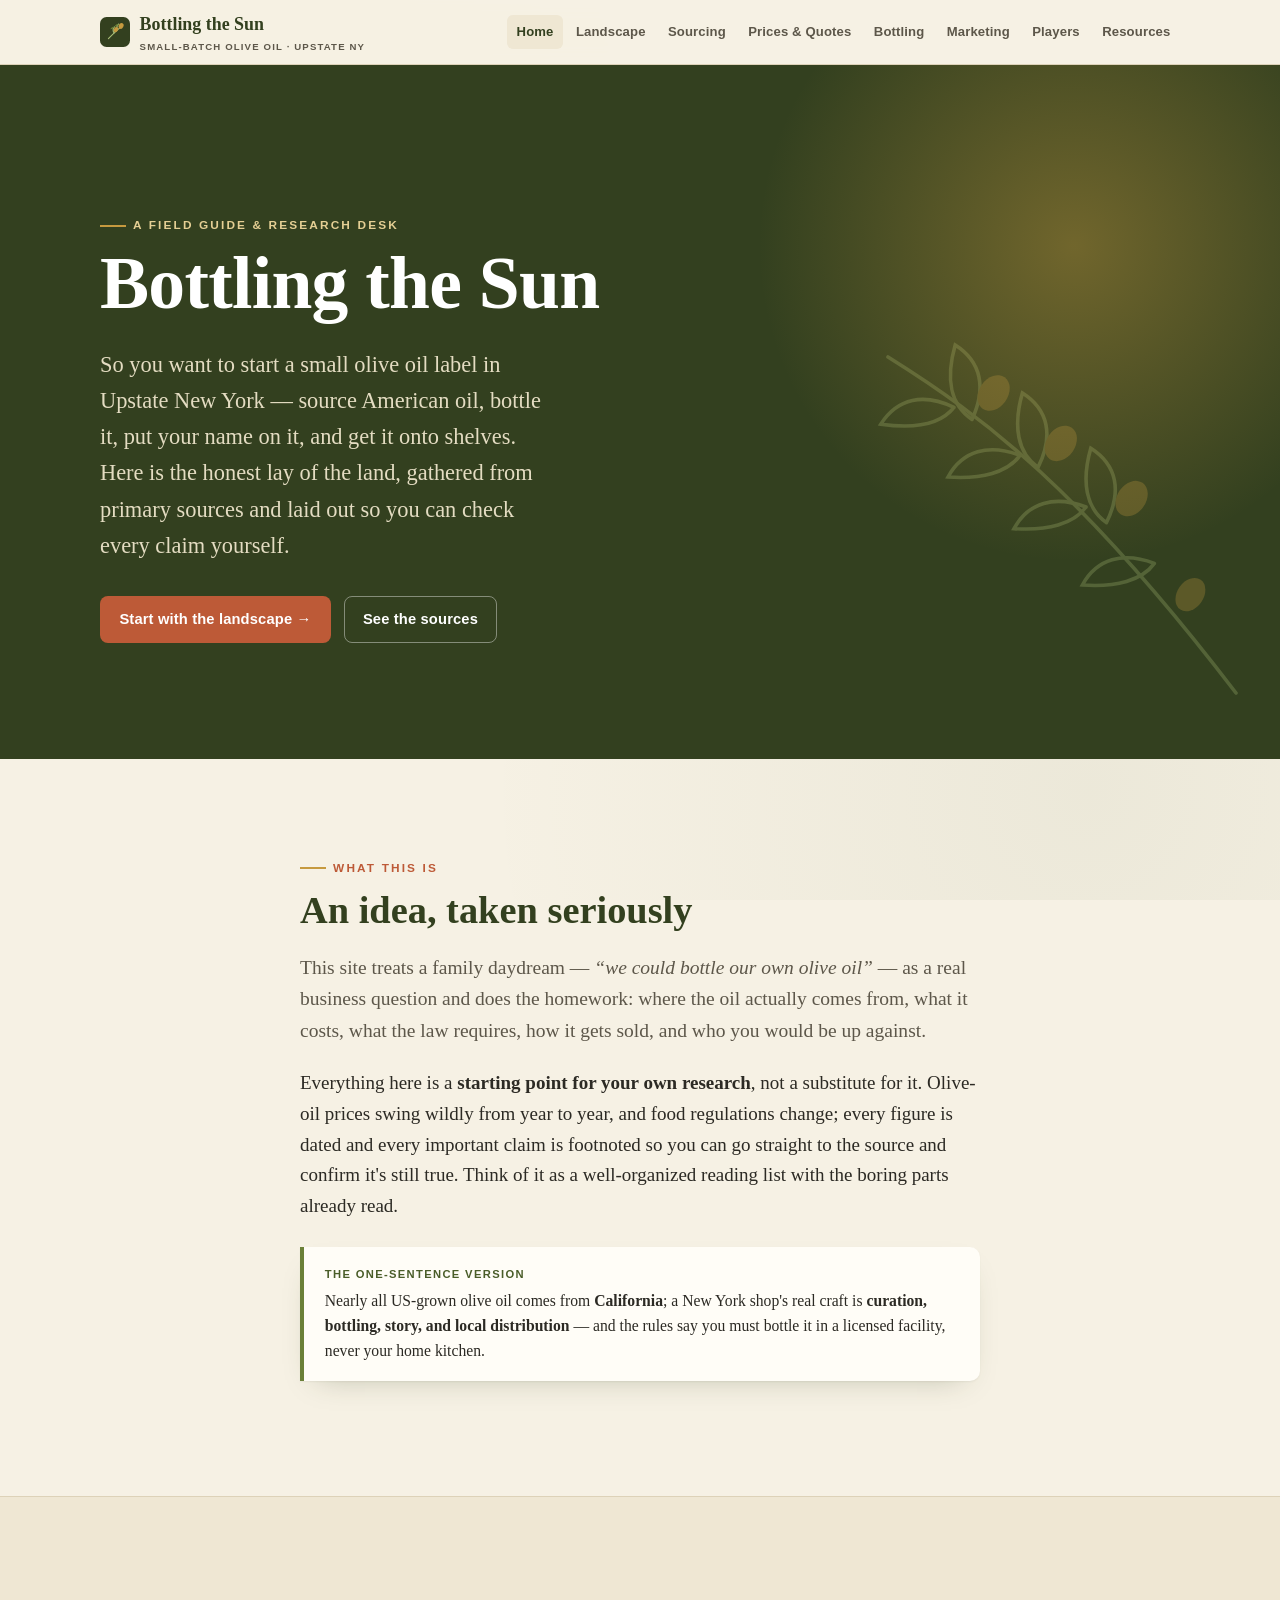
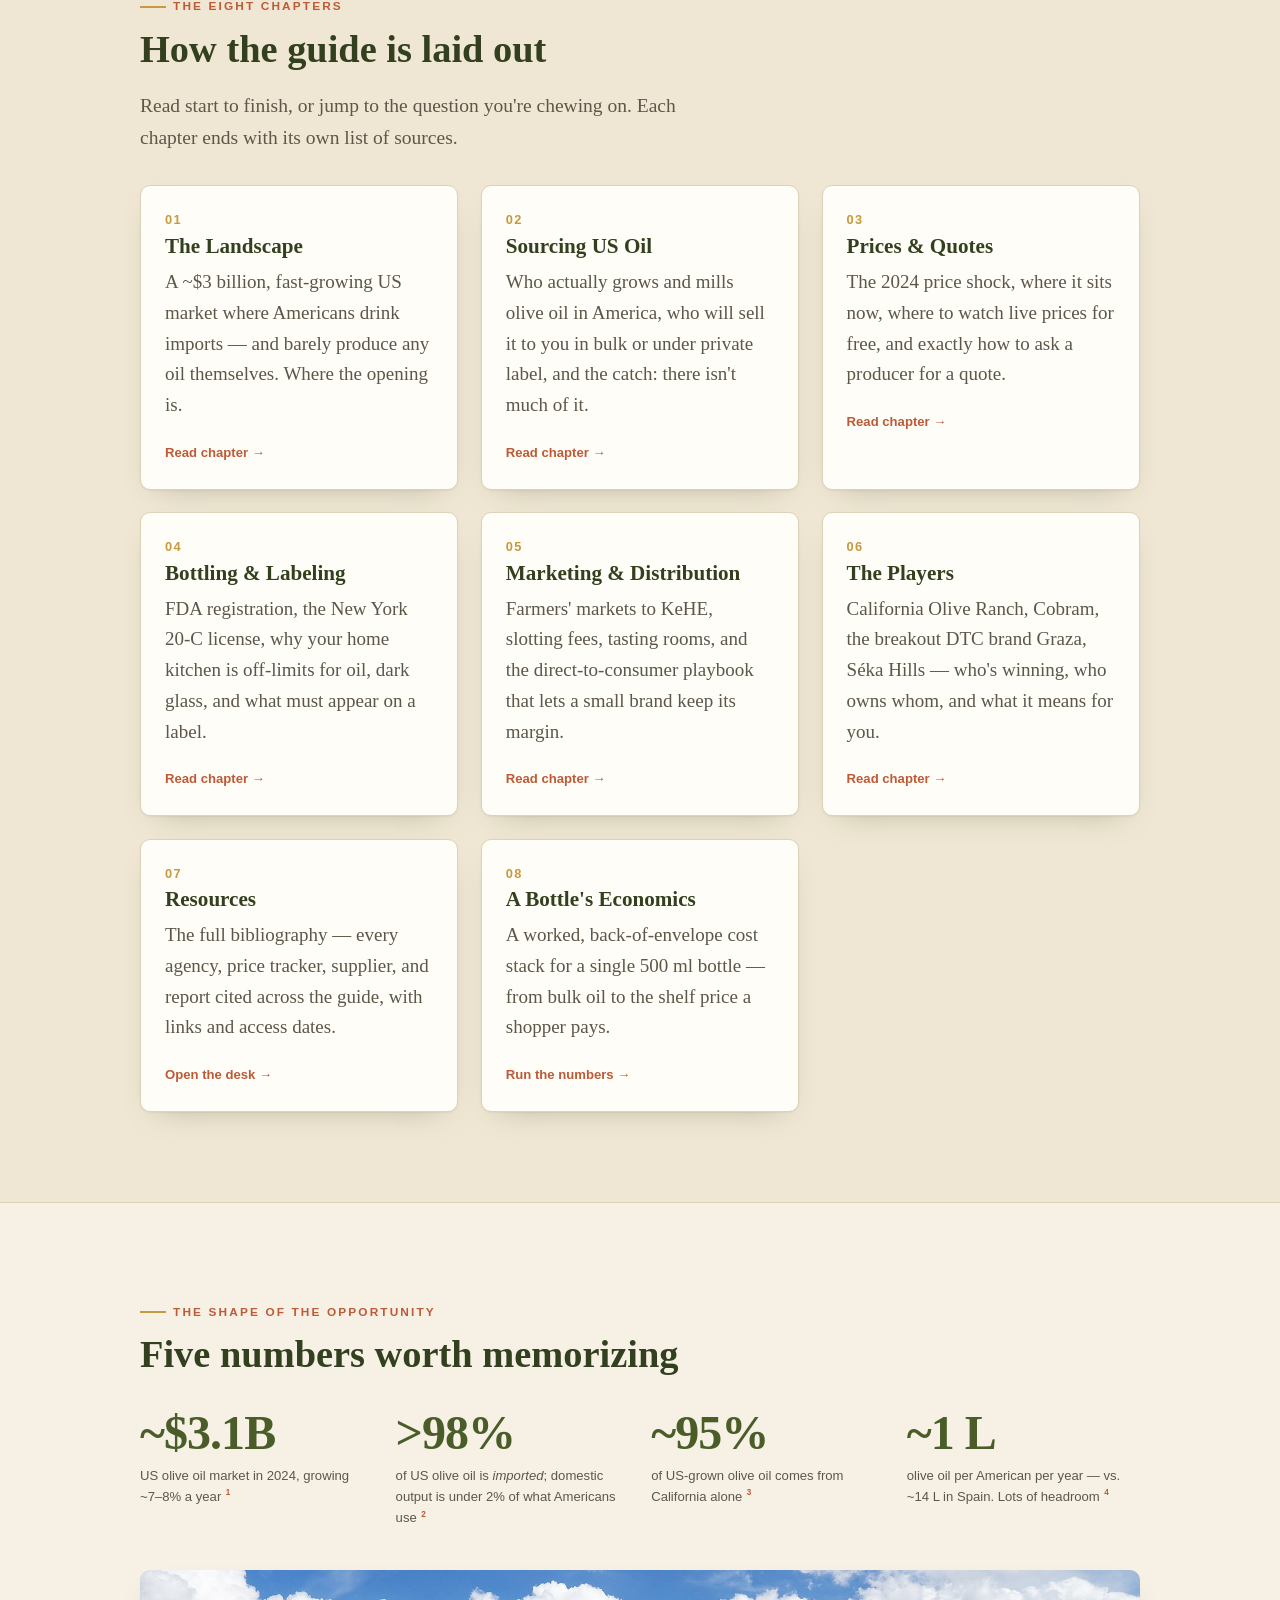
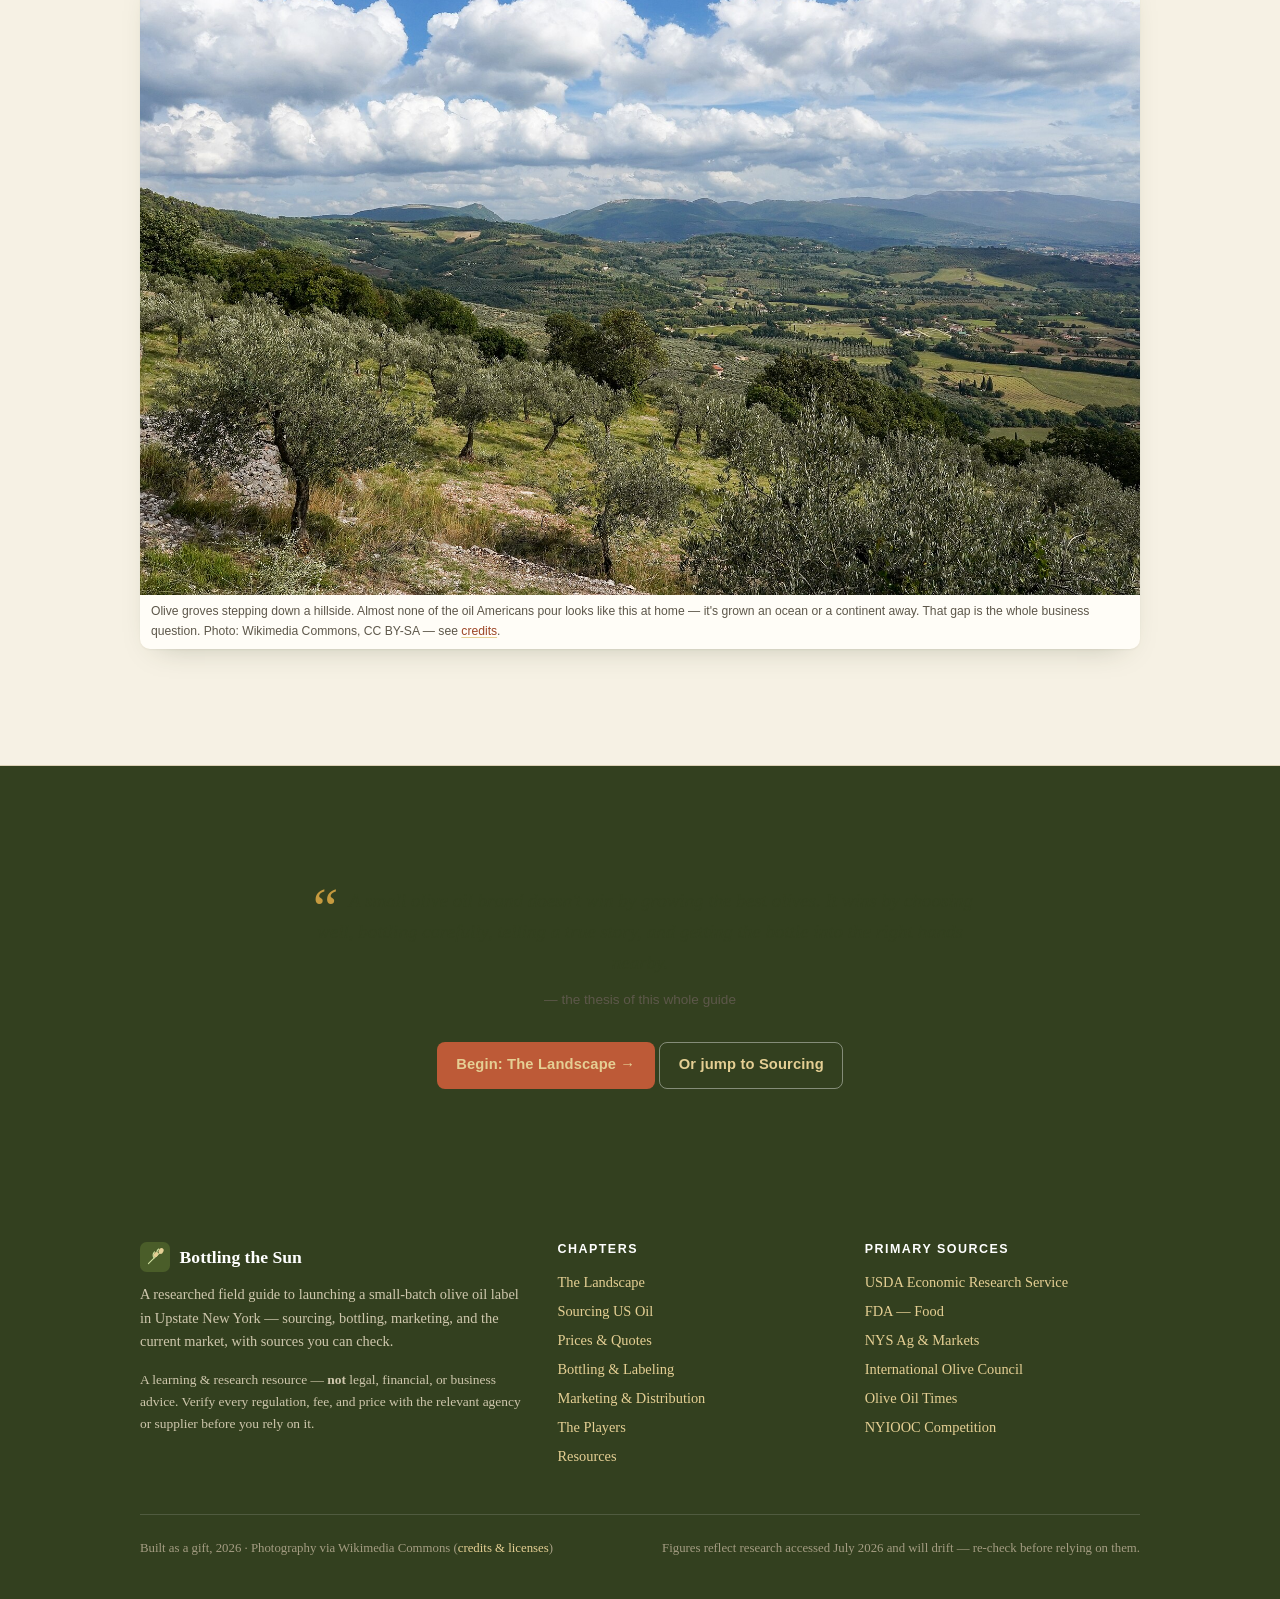
==== index.html @ 9337b9a5 "Add researched chapter pages with cited sources Eight interlinked pages surveying how a small Upstat" ====
<!DOCTYPE html>
<html lang="en">
<head>
<meta charset="utf-8">
<meta name="viewport" content="width=device-width, initial-scale=1">
<title>Bottling the Sun — Starting a Small Olive Oil Business in Upstate New York</title>
<meta name="description" content="A researched field guide for a mom-and-pop startup that wants to source US-grown olive oil, bottle and label it in Upstate New York, and sell it — the market, sourcing, prices, regulations, marketing, and the current players. With sources.">
<link rel="icon" type="image/svg+xml" href="assets/svg/favicon.svg">
<link rel="stylesheet" href="css/style.css">
</head>
<body>

<header class="site-head">
  <div class="wrap nav">
    <a class="brand" href="index.html">
      <svg class="mark" viewBox="0 0 64 64" aria-hidden="true"><rect width="64" height="64" rx="14" fill="#33401f"/><g fill="none" stroke="#a9bd77" stroke-width="2.4" stroke-linecap="round"><path d="M18 46 C 26 38, 34 30, 46 20"/><path d="M30 34 C 27 29, 27 25, 31 21"/><path d="M37 27 C 35 22, 36 18, 40 15"/></g><g fill="#c69a3f"><ellipse cx="45" cy="19" rx="5" ry="6.4" transform="rotate(28 45 19)"/><ellipse cx="34" cy="27" rx="4.4" ry="5.8" transform="rotate(28 34 27)"/></g><g fill="#6b8038"><path d="M31 21 C 27 20, 24 22, 22 26 C 26 26, 29 25, 31 21 Z"/><path d="M40 15 C 36 14, 33 16, 31 20 C 35 20, 38 19, 40 15 Z"/></g></svg>
      <span>Bottling&nbsp;the&nbsp;Sun<small>Small-batch olive oil · Upstate NY</small></span>
    </a>
    <button class="nav-toggle" aria-label="Menu" aria-expanded="false">☰</button>
    <nav class="nav-links" id="nav">
      <a href="index.html">Home</a>
      <a href="landscape.html">Landscape</a>
      <a href="sourcing.html">Sourcing</a>
      <a href="pricing.html">Prices &amp; Quotes</a>
      <a href="bottling.html">Bottling</a>
      <a href="marketing.html">Marketing</a>
      <a href="players.html">Players</a>
      <a href="resources.html">Resources</a>
    </nav>
  </div>
</header>

<section class="hero">
  <img class="hero-branch" src="assets/svg/branch-decor.svg" alt="" aria-hidden="true">
  <div class="wrap hero-inner">
    <p class="kicker" style="color:var(--gold-soft)">A field guide &amp; research desk</p>
    <h1>Bottling the&nbsp;Sun</h1>
    <p class="lede">So you want to start a small olive&nbsp;oil label in Upstate New York — source American oil, bottle it, put your name on it, and get it onto shelves. Here is the honest lay of the land, gathered from primary sources and laid out so you can check every claim yourself.</p>
    <div class="cta-row">
      <a class="btn btn-primary" href="landscape.html">Start with the landscape →</a>
      <a class="btn btn-ghost" href="resources.html">See the sources</a>
    </div>
  </div>
</section>

<section class="band">
  <div class="wrap narrow">
    <p class="kicker">What this is</p>
    <h2>An idea, taken seriously</h2>
    <p class="lede">This site treats a family daydream — <em>“we could bottle our own olive oil”</em> — as a real business question and does the homework: where the oil actually comes from, what it costs, what the law requires, how it gets sold, and who you would be up against.</p>
    <p>Everything here is a <strong>starting point for your own research</strong>, not a substitute for it. Olive-oil prices swing wildly from year to year, and food regulations change; every figure is dated and every important claim is footnoted so you can go straight to the source and confirm it's still true. Think of it as a well-organized reading list with the boring parts already read.</p>
    <div class="callout tip">
      <span class="tag">The one-sentence version</span>
      Nearly all US-grown olive oil comes from <strong>California</strong>; a New York shop's real craft is <strong>curation, bottling, story, and local distribution</strong> — and the rules say you must bottle it in a licensed facility, never your home kitchen.
    </div>
  </div>
</section>

<section class="band tint">
  <div class="wrap">
    <p class="kicker">The eight chapters</p>
    <h2>How the guide is laid out</h2>
    <p class="lede" style="max-width:60ch">Read start to finish, or jump to the question you're chewing on. Each chapter ends with its own list of sources.</p>
    <div class="grid cols-3" style="margin-top:2rem">

      <a class="card" href="landscape.html">
        <div class="num">01</div>
        <h3>The Landscape</h3>
        <p class="muted">A ~$3&nbsp;billion, fast-growing US market where Americans drink imports — and barely produce any oil themselves. Where the opening is.</p>
        <div class="go">Read chapter →</div>
      </a>

      <a class="card" href="sourcing.html">
        <div class="num">02</div>
        <h3>Sourcing US Oil</h3>
        <p class="muted">Who actually grows and mills olive oil in America, who will sell it to you in bulk or under private label, and the catch: there isn't much of it.</p>
        <div class="go">Read chapter →</div>
      </a>

      <a class="card" href="pricing.html">
        <div class="num">03</div>
        <h3>Prices &amp; Quotes</h3>
        <p class="muted">The 2024 price shock, where it sits now, where to watch live prices for free, and exactly how to ask a producer for a quote.</p>
        <div class="go">Read chapter →</div>
      </a>

      <a class="card" href="bottling.html">
        <div class="num">04</div>
        <h3>Bottling &amp; Labeling</h3>
        <p class="muted">FDA registration, the New York 20-C license, why your home kitchen is off-limits for oil, dark glass, and what must appear on a label.</p>
        <div class="go">Read chapter →</div>
      </a>

      <a class="card" href="marketing.html">
        <div class="num">05</div>
        <h3>Marketing &amp; Distribution</h3>
        <p class="muted">Farmers' markets to KeHE, slotting fees, tasting rooms, and the direct-to-consumer playbook that lets a small brand keep its margin.</p>
        <div class="go">Read chapter →</div>
      </a>

      <a class="card" href="players.html">
        <div class="num">06</div>
        <h3>The Players</h3>
        <p class="muted">California Olive Ranch, Cobram, the breakout DTC brand Graza, Séka Hills — who's winning, who owns whom, and what it means for you.</p>
        <div class="go">Read chapter →</div>
      </a>

      <a class="card" href="resources.html">
        <div class="num">07</div>
        <h3>Resources</h3>
        <p class="muted">The full bibliography — every agency, price tracker, supplier, and report cited across the guide, with links and access dates.</p>
        <div class="go">Open the desk →</div>
      </a>

      <a class="card" href="pricing.html#worksheet">
        <div class="num">08</div>
        <h3>A Bottle's Economics</h3>
        <p class="muted">A worked, back-of-envelope cost stack for a single 500&nbsp;ml bottle — from bulk oil to the shelf price a shopper pays.</p>
        <div class="go">Run the numbers →</div>
      </a>

    </div>
  </div>
</section>

<section class="band">
  <div class="wrap">
    <p class="kicker">The shape of the opportunity</p>
    <h2>Five numbers worth memorizing</h2>
    <div class="grid cols-4" style="margin-top:2rem">
      <div class="stat"><div class="fig">~$3.1B</div><div class="lab">US olive oil market in 2024, growing ~7–8% a year <a class="cite" href="landscape.html#s-market">1</a></div></div>
      <div class="stat"><div class="fig">&gt;98%</div><div class="lab">of US olive oil is <em>imported</em>; domestic output is under 2% of what Americans use <a class="cite" href="sourcing.html#s-ers">2</a></div></div>
      <div class="stat"><div class="fig">~95%</div><div class="lab">of US-grown olive oil comes from California alone <a class="cite" href="sourcing.html#s-oot-ca">3</a></div></div>
      <div class="stat"><div class="fig">~1&nbsp;L</div><div class="lab">olive oil per American per year — vs. ~14&nbsp;L in Spain. Lots of headroom <a class="cite" href="landscape.html#s-percap">4</a></div></div>
    </div>
    <figure class="photo" style="margin-top:2.6rem">
      <img src="assets/photos/grove.jpg" alt="Olive groves on terraced hillsides rolling toward a distant valley" loading="lazy">
      <figcaption>Olive groves stepping down a hillside. Almost none of the oil Americans pour looks like this at home — it's grown an ocean or a continent away. That gap is the whole business question. <span class="muted">Photo: Wikimedia Commons, CC BY-SA — see <a href="assets/photos/CREDITS.md">credits</a>.</span></figcaption>
    </figure>
  </div>
</section>

<section class="band deep">
  <div class="wrap narrow center">
    <blockquote class="pullquote">
      A small olive oil brand doesn't win by growing the best olives. It wins by choosing well, bottling carefully, telling a true story, and getting the bottle into the right hands nearby.
      <cite>— the thesis of this whole guide</cite>
    </blockquote>
    <div class="cta-row" style="justify-content:center">
      <a class="btn btn-primary" href="landscape.html">Begin: The Landscape →</a>
      <a class="btn btn-ghost" href="sourcing.html">Or jump to Sourcing</a>
    </div>
  </div>
</section>

<footer class="site-foot">
  <div class="wrap">
    <div class="foot-grid">
      <div>
        <div class="foot-brand">
          <svg class="mark" viewBox="0 0 64 64" aria-hidden="true"><rect width="64" height="64" rx="14" fill="#4a5d29"/><g fill="none" stroke="#cfe0a0" stroke-width="2.4" stroke-linecap="round"><path d="M18 46 C 26 38, 34 30, 46 20"/><path d="M30 34 C 27 29, 27 25, 31 21"/><path d="M37 27 C 35 22, 36 18, 40 15"/></g><g fill="#e5cf94"><ellipse cx="45" cy="19" rx="5" ry="6.4" transform="rotate(28 45 19)"/><ellipse cx="34" cy="27" rx="4.4" ry="5.8" transform="rotate(28 34 27)"/></g></svg>
          Bottling the Sun
        </div>
        <p>A researched field guide to launching a small-batch olive oil label in Upstate New York — sourcing, bottling, marketing, and the current market, with sources you can check.</p>
        <p class="small">A learning &amp; research resource — <strong>not</strong> legal, financial, or business advice. Verify every regulation, fee, and price with the relevant agency or supplier before you rely on it.</p>
      </div>
      <div>
        <h4>Chapters</h4>
        <ul>
          <li><a href="landscape.html">The Landscape</a></li>
          <li><a href="sourcing.html">Sourcing US Oil</a></li>
          <li><a href="pricing.html">Prices &amp; Quotes</a></li>
          <li><a href="bottling.html">Bottling &amp; Labeling</a></li>
          <li><a href="marketing.html">Marketing &amp; Distribution</a></li>
          <li><a href="players.html">The Players</a></li>
          <li><a href="resources.html">Resources</a></li>
        </ul>
      </div>
      <div>
        <h4>Primary sources</h4>
        <ul>
          <li><a href="https://www.ers.usda.gov/" rel="noopener">USDA Economic Research Service</a></li>
          <li><a href="https://www.fda.gov/food" rel="noopener">FDA — Food</a></li>
          <li><a href="https://agriculture.ny.gov/" rel="noopener">NYS Ag &amp; Markets</a></li>
          <li><a href="https://www.internationaloliveoil.org/" rel="noopener">International Olive Council</a></li>
          <li><a href="https://www.oliveoiltimes.com/" rel="noopener">Olive Oil Times</a></li>
          <li><a href="https://nyiooc.org/" rel="noopener">NYIOOC Competition</a></li>
        </ul>
      </div>
    </div>
    <div class="foot-bottom">
      <span>Built as a gift, <span data-year>2026</span> · Photography via Wikimedia Commons (<a href="assets/photos/CREDITS.md">credits &amp; licenses</a>)</span>
      <span>Figures reflect research accessed July&nbsp;2026 and will drift — re-check before relying on them.</span>
    </div>
  </div>
</footer>

<script src="js/site.js" defer></script>
</body>
</html>
---- css/style.css ----
/* =========================================================================
   style.css — design system for "Bottling the Sun"
   A field guide to starting a small olive oil business in Upstate New York.

   Why this file exists:
     Single, self-contained stylesheet for the whole static site. No external
     fonts, no CDNs, no web requests — everything ships in the repo so the site
     loads fast, works offline, and leaks nothing to third parties.

   How to use:
     Every page links this one file:  <link rel="stylesheet" href="css/style.css">
     (adjust the relative path if the page lives in a subfolder).
     Page structure expected:
        <header class="site-head"> ... nav ... </header>
        <main> ... <section class="band"> ... </section> ... </main>
        <footer class="site-foot"> ... </footer>
     Common building blocks: .wrap, .band, .card, .grid, .stat, .callout,
        .cite (superscript citation), .source-list, .lede, .kicker.

   Palette: sun-warmed cream paper, olive greens, terracotta + gold accents,
     soft ink for text. Designed to feel like a printed field guide.
   Last updated: 2026-07-23 (Pacific)
   ========================================================================= */

:root {
  /* --- color --- */
  --paper:      #f6f1e4;   /* warm cream background            */
  --paper-2:    #efe7d3;   /* slightly deeper panel            */
  --card:       #fffdf7;   /* raised card surface              */
  --ink:        #2c2a24;   /* primary text                     */
  --ink-soft:   #5d574a;   /* secondary text                   */
  --line:       #ddd2b8;   /* hairlines / borders              */

  --olive-900:  #33401f;   /* deepest olive (headers, footer)  */
  --olive-700:  #4a5d29;   /* primary olive                    */
  --olive-500:  #6b8038;   /* brighter olive                   */
  --olive-300:  #a9bd77;   /* pale olive                       */

  --terra:      #bd5a37;   /* terracotta accent                */
  --terra-dark: #9c4526;
  --gold:       #c69a3f;   /* gold / oil accent                */
  --gold-soft:  #e5cf94;

  /* --- type --- */
  --serif: "Iowan Old Style", "Palatino Linotype", "Book Antiqua", Palatino, Georgia, "Times New Roman", serif;
  --sans:  "Helvetica Neue", Helvetica, Arial, "Segoe UI", Roboto, system-ui, sans-serif;

  /* --- metrics --- */
  --wrap: 1080px;
  --wrap-narrow: 760px;
  --radius: 10px;
  --shadow: 0 1px 2px rgba(51,64,31,.06), 0 12px 30px -18px rgba(51,64,31,.35);
}

/* --------------------------------------------------------------- reset-ish */
*, *::before, *::after { box-sizing: border-box; }
html { -webkit-text-size-adjust: 100%; scroll-behavior: smooth; }
body {
  margin: 0;
  font-family: var(--serif);
  font-size: 19px;
  line-height: 1.62;
  color: var(--ink);
  background: var(--paper);
  /* faint paper grain via layered gradients — no image file needed */
  background-image:
    radial-gradient(circle at 15% 12%, rgba(198,154,63,.06), transparent 42%),
    radial-gradient(circle at 85% 88%, rgba(74,93,41,.06), transparent 45%);
  background-attachment: fixed;
  text-rendering: optimizeLegibility;
}
img { max-width: 100%; height: auto; display: block; }
a { color: var(--terra-dark); text-decoration-color: var(--gold-soft); text-underline-offset: 2px; }
a:hover { color: var(--terra); }
h1, h2, h3, h4 { line-height: 1.15; font-weight: 700; color: var(--olive-900); }
h2 { font-size: clamp(1.7rem, 1.2rem + 1.8vw, 2.4rem); margin: 0 0 .5em; }
h3 { font-size: 1.32rem; margin: 1.8em 0 .4em; }
p { margin: 0 0 1.1em; }
ul, ol { margin: 0 0 1.1em; padding-left: 1.25em; }
li { margin: .3em 0; }
hr { border: 0; border-top: 1px solid var(--line); margin: 2.4em 0; }
blockquote { margin: 1.4em 0; }
code { font-family: ui-monospace, "SFMono-Regular", Menlo, Consolas, monospace; font-size: .85em;
  background: var(--paper-2); padding: .1em .4em; border-radius: 4px; }

/* --------------------------------------------------------------- layout */
.wrap { width: 100%; max-width: var(--wrap); margin-inline: auto; padding-inline: clamp(18px, 4vw, 40px); }
.narrow { max-width: var(--wrap-narrow); }
.band { padding: clamp(48px, 7vw, 90px) 0; }
.band + .band { border-top: 1px solid var(--line); }
.band.tint { background: var(--paper-2); }
.band.deep { background: var(--olive-900); color: #ece7d5; }
.band.deep h2, .band.deep h3 { color: #fff; }
.band.deep a { color: var(--gold-soft); }

.kicker {
  font-family: var(--sans);
  font-size: .74rem; font-weight: 700; letter-spacing: .18em; text-transform: uppercase;
  color: var(--terra); margin: 0 0 .9em;
  display: inline-flex; align-items: center; gap: .6em;
}
.kicker::before { content:""; width: 26px; height: 2px; background: var(--gold); display:inline-block; }
.lede { font-size: 1.22rem; color: var(--ink-soft); }

/* --------------------------------------------------------------- header / nav */
.site-head {
  position: sticky; top: 0; z-index: 50;
  background: rgba(246,241,228,.92);
  backdrop-filter: saturate(1.4) blur(8px);
  border-bottom: 1px solid var(--line);
}
.nav { display: flex; align-items: center; gap: 1.2rem; padding: .6rem 0; }
.brand { display: flex; align-items: center; gap: .6rem; font-weight: 700; color: var(--olive-900);
  text-decoration: none; font-size: 1.12rem; margin-right: auto; }
.brand:hover { color: var(--olive-700); }
.brand .mark { width: 30px; height: 30px; flex: none; }
.brand small { display:block; font-family: var(--sans); font-weight: 600; font-size: .6rem;
  letter-spacing: .12em; text-transform: uppercase; color: var(--ink-soft); }
.nav-links { display: flex; gap: .2rem; flex-wrap: wrap; }
.nav-links a {
  font-family: var(--sans); font-size: .82rem; font-weight: 600; letter-spacing: .01em;
  color: var(--ink-soft); text-decoration: none; padding: .4rem .6rem; border-radius: 6px;
  white-space: nowrap;
}
.nav-links a:hover { background: var(--paper-2); color: var(--olive-900); }
.nav-links a.active { color: var(--olive-900); background: var(--paper-2); }
.nav-toggle { display: none; margin-left: auto; background: none; border: 1px solid var(--line);
  border-radius: 6px; padding: .35rem .5rem; cursor: pointer; color: var(--olive-900); font-size: 1.1rem; }

@media (max-width: 820px) {
  .nav-toggle { display: block; }
  .nav-links {
    position: absolute; top: 100%; left: 0; right: 0; flex-direction: column; gap: 0;
    background: var(--paper); border-bottom: 1px solid var(--line);
    padding: .5rem clamp(18px,4vw,40px) 1rem; box-shadow: var(--shadow);
    max-height: 0; overflow: hidden; transition: max-height .28s ease; padding-top:0; padding-bottom:0;
  }
  .nav-links.open { max-height: 70vh; padding-top:.5rem; padding-bottom:1rem; }
  .nav-links a { padding: .7rem .4rem; border-bottom: 1px solid var(--line); }
}

/* --------------------------------------------------------------- hero */
.hero { position: relative; overflow: hidden; background: var(--olive-900); color: #f3eeda; }
.hero-inner { position: relative; z-index: 2; padding: clamp(64px, 11vw, 150px) 0 clamp(56px, 9vw, 120px); }
.hero h1 {
  color: #fff; font-size: clamp(2.4rem, 1.3rem + 4.6vw, 4.6rem); line-height: 1.02;
  margin: 0 0 .35em; letter-spacing: -.01em;
}
.hero .lede { color: #e4dcc2; max-width: 40ch; font-size: clamp(1.1rem, 1rem + .6vw, 1.4rem); }
.hero .cta-row { margin-top: 2rem; display: flex; gap: .8rem; flex-wrap: wrap; }
.hero::after { /* sun glow */
  content:""; position: absolute; z-index:1; width: 60vw; height: 60vw; max-width: 720px; max-height: 720px;
  right: -12vw; top: -14vw; border-radius: 50%;
  background: radial-gradient(circle, rgba(198,154,63,.42), rgba(198,154,63,0) 62%);
}
.hero-branch { position: absolute; z-index: 1; right: -40px; bottom: -30px; width: min(46vw, 480px); opacity: .28; }

/* --------------------------------------------------------------- buttons */
.btn {
  display: inline-flex; align-items: center; gap: .5em; font-family: var(--sans); font-weight: 700;
  font-size: .92rem; letter-spacing: .01em; text-decoration: none; cursor: pointer;
  padding: .72em 1.25em; border-radius: 8px; border: 1.5px solid transparent; transition: transform .12s ease, background .2s;
}
.btn:hover { transform: translateY(-1px); }
.btn-primary { background: var(--terra); color: #fff; }
.btn-primary:hover { background: var(--terra-dark); color:#fff; }
.btn-ghost { border-color: rgba(255,255,255,.4); color: #fff; }
.btn-ghost:hover { background: rgba(255,255,255,.1); color:#fff; }
.btn-olive { background: var(--olive-700); color: #fff; }
.btn-olive:hover { background: var(--olive-900); color:#fff; }

/* --------------------------------------------------------------- grid + cards */
.grid { display: grid; gap: 1.4rem; }
.grid.cols-2 { grid-template-columns: repeat(2, 1fr); }
.grid.cols-3 { grid-template-columns: repeat(3, 1fr); }
.grid.cols-4 { grid-template-columns: repeat(4, 1fr); }
@media (max-width: 860px) { .grid.cols-3, .grid.cols-4 { grid-template-columns: repeat(2, 1fr); } }
@media (max-width: 560px) { .grid.cols-2, .grid.cols-3, .grid.cols-4 { grid-template-columns: 1fr; } }

.card {
  background: var(--card); border: 1px solid var(--line); border-radius: var(--radius);
  padding: 1.5rem 1.5rem 1.6rem; box-shadow: var(--shadow); position: relative;
  transition: transform .14s ease, box-shadow .2s ease;
}
.card h3 { margin-top: .2rem; }
.card p:last-child { margin-bottom: 0; }
a.card { text-decoration: none; color: inherit; display: block; }
a.card:hover { transform: translateY(-3px); box-shadow: 0 1px 2px rgba(51,64,31,.06), 0 22px 40px -20px rgba(51,64,31,.5); }
.card .num { font-family: var(--sans); font-weight: 800; font-size: .8rem; color: var(--gold);
  letter-spacing: .1em; }
.card .go { font-family: var(--sans); font-weight: 700; font-size: .82rem; color: var(--terra); margin-top: .8rem; }

/* icon chip */
.chip { width: 46px; height: 46px; border-radius: 12px; display: grid; place-items: center;
  background: var(--paper-2); border: 1px solid var(--line); margin-bottom: 1rem; }
.chip svg { width: 26px; height: 26px; }

/* --------------------------------------------------------------- stats */
.stat { text-align: left; }
.stat .fig { font-size: clamp(2rem, 1.4rem + 2.2vw, 3rem); font-weight: 800; color: var(--olive-700);
  line-height: 1; letter-spacing: -.02em; }
.band.deep .stat .fig { color: var(--gold-soft); }
.stat .lab { font-family: var(--sans); font-size: .82rem; color: var(--ink-soft); margin-top: .5rem; }
.band.deep .stat .lab { color: #cfc7ad; }

/* --------------------------------------------------------------- callouts */
.callout {
  border-left: 4px solid var(--gold); background: var(--card); border-radius: 0 var(--radius) var(--radius) 0;
  padding: 1.1rem 1.3rem; margin: 1.6em 0; box-shadow: var(--shadow); font-size: .98rem;
}
.callout.warn { border-left-color: var(--terra); }
.callout.tip  { border-left-color: var(--olive-500); }
.callout .tag { font-family: var(--sans); font-weight: 800; font-size: .7rem; letter-spacing: .12em;
  text-transform: uppercase; color: var(--terra); display: block; margin-bottom: .3rem; }
.callout.tip .tag { color: var(--olive-700); }

/* pull quote */
.pullquote { font-size: clamp(1.3rem,1.1rem+1vw,1.7rem); font-style: italic; color: var(--olive-900);
  border: 0; padding: .2em 0; position: relative; }
.pullquote::before { content: "\201C"; font-size: 3em; color: var(--gold); line-height: 0; position: relative; top: .35em; margin-right: .1em; }
.pullquote cite { display:block; font-style: normal; font-family: var(--sans); font-size: .85rem;
  color: var(--ink-soft); margin-top: .8em; }

/* --------------------------------------------------------------- figures / photos */
figure { margin: 0 0 1.4em; }
figure.photo { border-radius: var(--radius); overflow: hidden; box-shadow: var(--shadow); background: var(--paper-2); }
figure.photo img { width: 100%; object-fit: cover; }
figure figcaption { font-family: var(--sans); font-size: .76rem; color: var(--ink-soft); padding: .6em .2em; }
figure.photo figcaption { padding: .6em .9em; background: var(--card); }
.media-2 { display:grid; grid-template-columns: 1fr 1fr; gap: 1.4rem; align-items: start; }
@media (max-width: 720px){ .media-2 { grid-template-columns: 1fr; } }

/* --------------------------------------------------------------- tables */
.table-scroll { overflow-x: auto; margin: 1.4em 0; border: 1px solid var(--line); border-radius: var(--radius); }
table { border-collapse: collapse; width: 100%; font-size: .92rem; background: var(--card); }
th, td { text-align: left; padding: .7em .9em; border-bottom: 1px solid var(--line); vertical-align: top; }
thead th { font-family: var(--sans); font-size: .74rem; letter-spacing: .06em; text-transform: uppercase;
  color: var(--olive-900); background: var(--paper-2); }
tbody tr:last-child td { border-bottom: 0; }
td.num, th.num { text-align: right; font-variant-numeric: tabular-nums; }

/* --------------------------------------------------------------- citations */
.cite { font-family: var(--sans); font-size: .62em; font-weight: 700; vertical-align: super; line-height: 0;
  text-decoration: none; color: var(--terra); padding: 0 .1em; }
.cite:hover { color: var(--terra-dark); text-decoration: underline; }
.source-list { list-style: none; padding: 0; counter-reset: src; font-size: .9rem; }
.source-list li { counter-increment: src; padding-left: 2.4em; position: relative; margin: .7em 0;
  color: var(--ink-soft); }
.source-list li::before { content: counter(src); position: absolute; left: 0; top: 0;
  font-family: var(--sans); font-weight: 800; font-size: .78rem; color: #fff; background: var(--olive-700);
  width: 1.7em; height: 1.7em; border-radius: 50%; display: grid; place-items: center; }
.source-list a { word-break: break-word; }
.source-list .accessed { color: var(--gold); font-family: var(--sans); font-size: .78rem; }
:target { scroll-margin-top: 80px; }
.source-list li:target { background: var(--gold-soft); border-radius: 8px; padding-top:.4em; padding-bottom:.4em; }

/* breadcrumb / page hero for interior pages */
.page-hero { background: var(--olive-900); color: #ece7d5; padding: clamp(46px,7vw,84px) 0 clamp(40px,6vw,70px); position: relative; overflow:hidden; }
.page-hero::after { content:""; position:absolute; right:-10vw; top:-10vw; width:40vw; height:40vw; max-width:460px; max-height:460px; border-radius:50%; background: radial-gradient(circle, rgba(198,154,63,.35), transparent 62%); }
.page-hero h1 { color:#fff; font-size: clamp(2rem, 1.4rem + 2.8vw, 3.4rem); margin:.1em 0 .3em; position:relative; z-index:2; }
.page-hero .lede { color:#e4dcc2; position:relative; z-index:2; max-width: 52ch; }
.page-hero .kicker { color: var(--gold-soft); position:relative; z-index:2; }

/* on-page section nav (table of contents) */
.toc { font-family: var(--sans); font-size: .86rem; }
.toc ul { list-style: none; padding: 0; }
.toc a { display:block; padding:.35em .6em; border-radius:6px; text-decoration:none; color: var(--ink-soft); border-left:2px solid var(--line); }
.toc a:hover { background: var(--paper-2); color: var(--olive-900); border-left-color: var(--gold); }
.with-toc { display:grid; grid-template-columns: 220px 1fr; gap: clamp(1.6rem,4vw,3.2rem); align-items:start; }
.with-toc .toc { position: sticky; top: 84px; }
@media (max-width: 900px){ .with-toc { grid-template-columns:1fr; } .with-toc .toc { position:static; margin-bottom:1.5rem; } }

/* checklist */
.checklist { list-style: none; padding: 0; }
.checklist li { padding-left: 2em; position: relative; margin: .6em 0; }
.checklist li::before { content:""; position:absolute; left:0; top:.28em; width:1.15em; height:1.15em;
  border:2px solid var(--olive-500); border-radius:4px; background: var(--card); }
.checklist li::after { content:""; position:absolute; left:.38em; top:.34em; width:.35em; height:.65em;
  border:solid var(--terra); border-width:0 2px 2px 0; transform: rotate(42deg); }

/* steps / numbered flow */
.steps { counter-reset: step; list-style:none; padding:0; }
.steps > li { counter-increment: step; position: relative; padding-left: 3.2rem; margin: 1.3em 0; }
.steps > li::before { content: counter(step); position: absolute; left:0; top:-.1em;
  width:2.2rem; height:2.2rem; border-radius:50%; background: var(--terra); color:#fff;
  font-family: var(--sans); font-weight:800; display:grid; place-items:center; }
.steps > li h3 { margin:.1em 0 .3em; }

/* tag pills */
.pills { display:flex; flex-wrap:wrap; gap:.5rem; margin:.6rem 0 1.2rem; padding:0; list-style:none; }
.pills li { font-family: var(--sans); font-size:.76rem; font-weight:700; color: var(--olive-900);
  background: var(--paper-2); border:1px solid var(--line); border-radius:999px; padding:.3em .8em; }

/* --------------------------------------------------------------- footer */
.site-foot { background: var(--olive-900); color: #cfc7ad; font-size: .9rem; padding: clamp(40px,6vw,64px) 0 2.5rem; }
.site-foot a { color: var(--gold-soft); text-decoration: none; }
.site-foot a:hover { text-decoration: underline; }
.foot-grid { display:grid; grid-template-columns: 1.4fr 1fr 1fr; gap: 2rem; margin-bottom: 2.5rem; }
@media (max-width: 720px){ .foot-grid { grid-template-columns: 1fr 1fr; } }
@media (max-width: 460px){ .foot-grid { grid-template-columns: 1fr; } }
.site-foot h4 { color:#fff; font-family: var(--sans); font-size:.78rem; letter-spacing:.12em; text-transform:uppercase; margin:0 0 .9rem; }
.site-foot ul { list-style:none; padding:0; margin:0; }
.site-foot li { margin:.4em 0; }
.foot-brand { display:flex; align-items:center; gap:.6rem; color:#fff; font-weight:700; font-size:1.1rem; margin-bottom:.7rem; }
.foot-brand .mark { width:30px; height:30px; }
.foot-bottom { border-top:1px solid rgba(255,255,255,.14); padding-top:1.4rem; display:flex; justify-content:space-between; gap:1rem; flex-wrap:wrap; font-size:.8rem; color:#9c9madjust; }
.foot-bottom { color:#a49c82; }

/* --------------------------------------------------------------- utilities */
.center { text-align: center; }
.mt0 { margin-top: 0; }
.mb0 { margin-bottom: 0; }
.muted { color: var(--ink-soft); }
.small { font-size: .84rem; }
.sans { font-family: var(--sans); }
.divider-leaf { text-align:center; margin: 2.4em 0; color: var(--olive-300); }
.divider-leaf svg { width: 42px; height: 42px; }

/* reduce motion */
@media (prefers-reduced-motion: reduce) {
  * { scroll-behavior: auto !important; transition: none !important; }
}
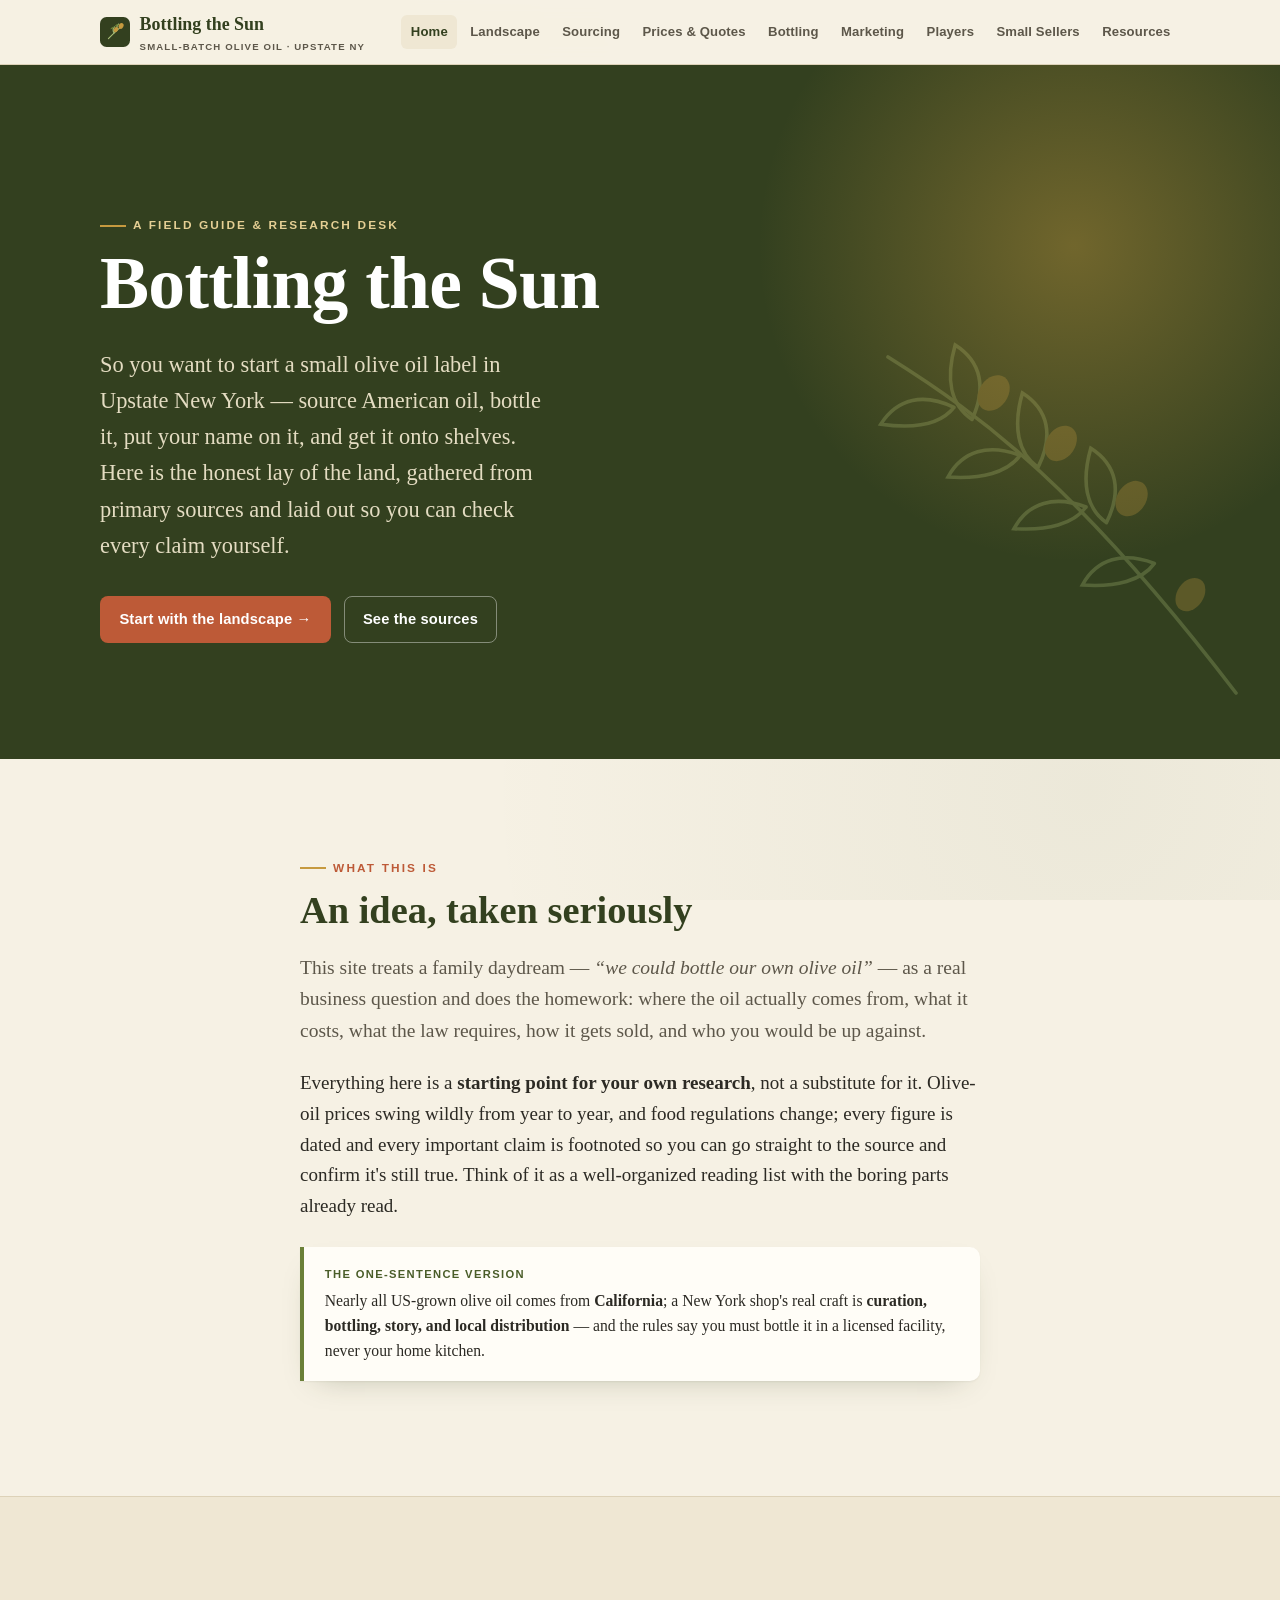
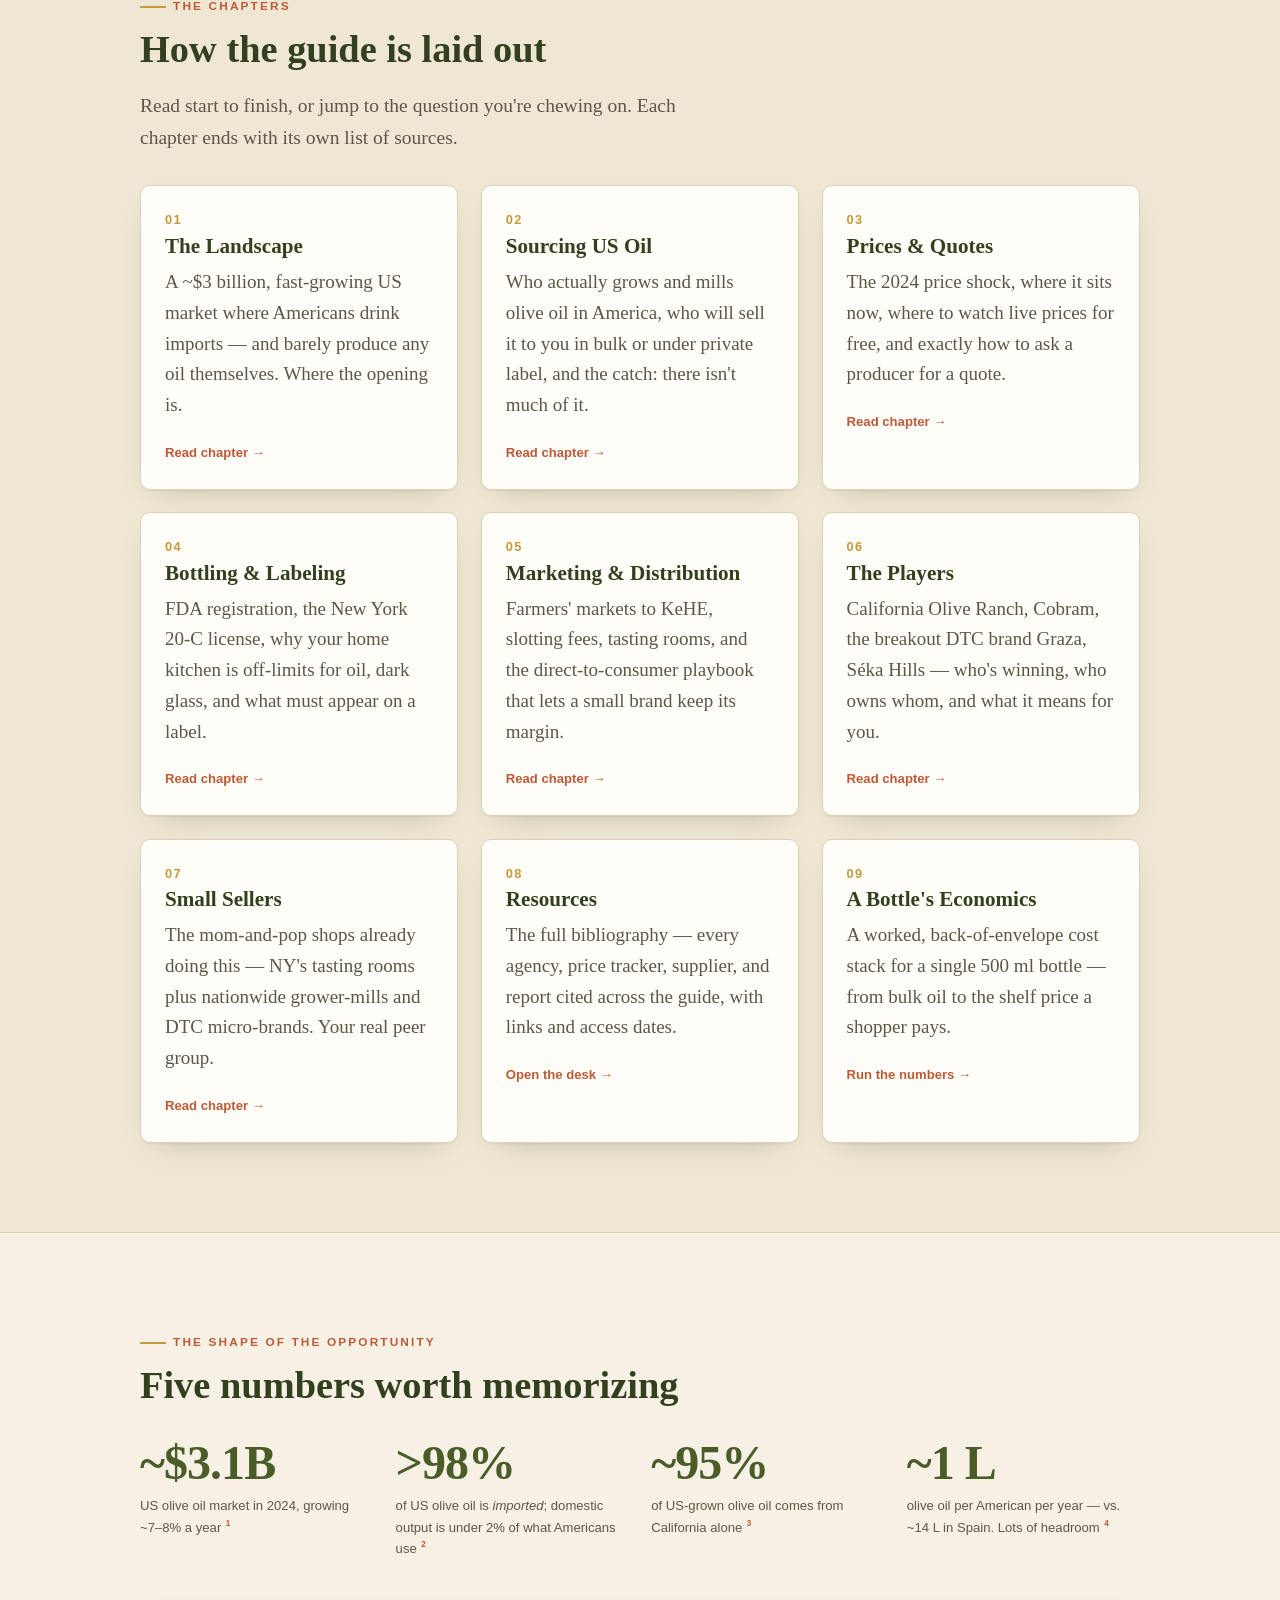
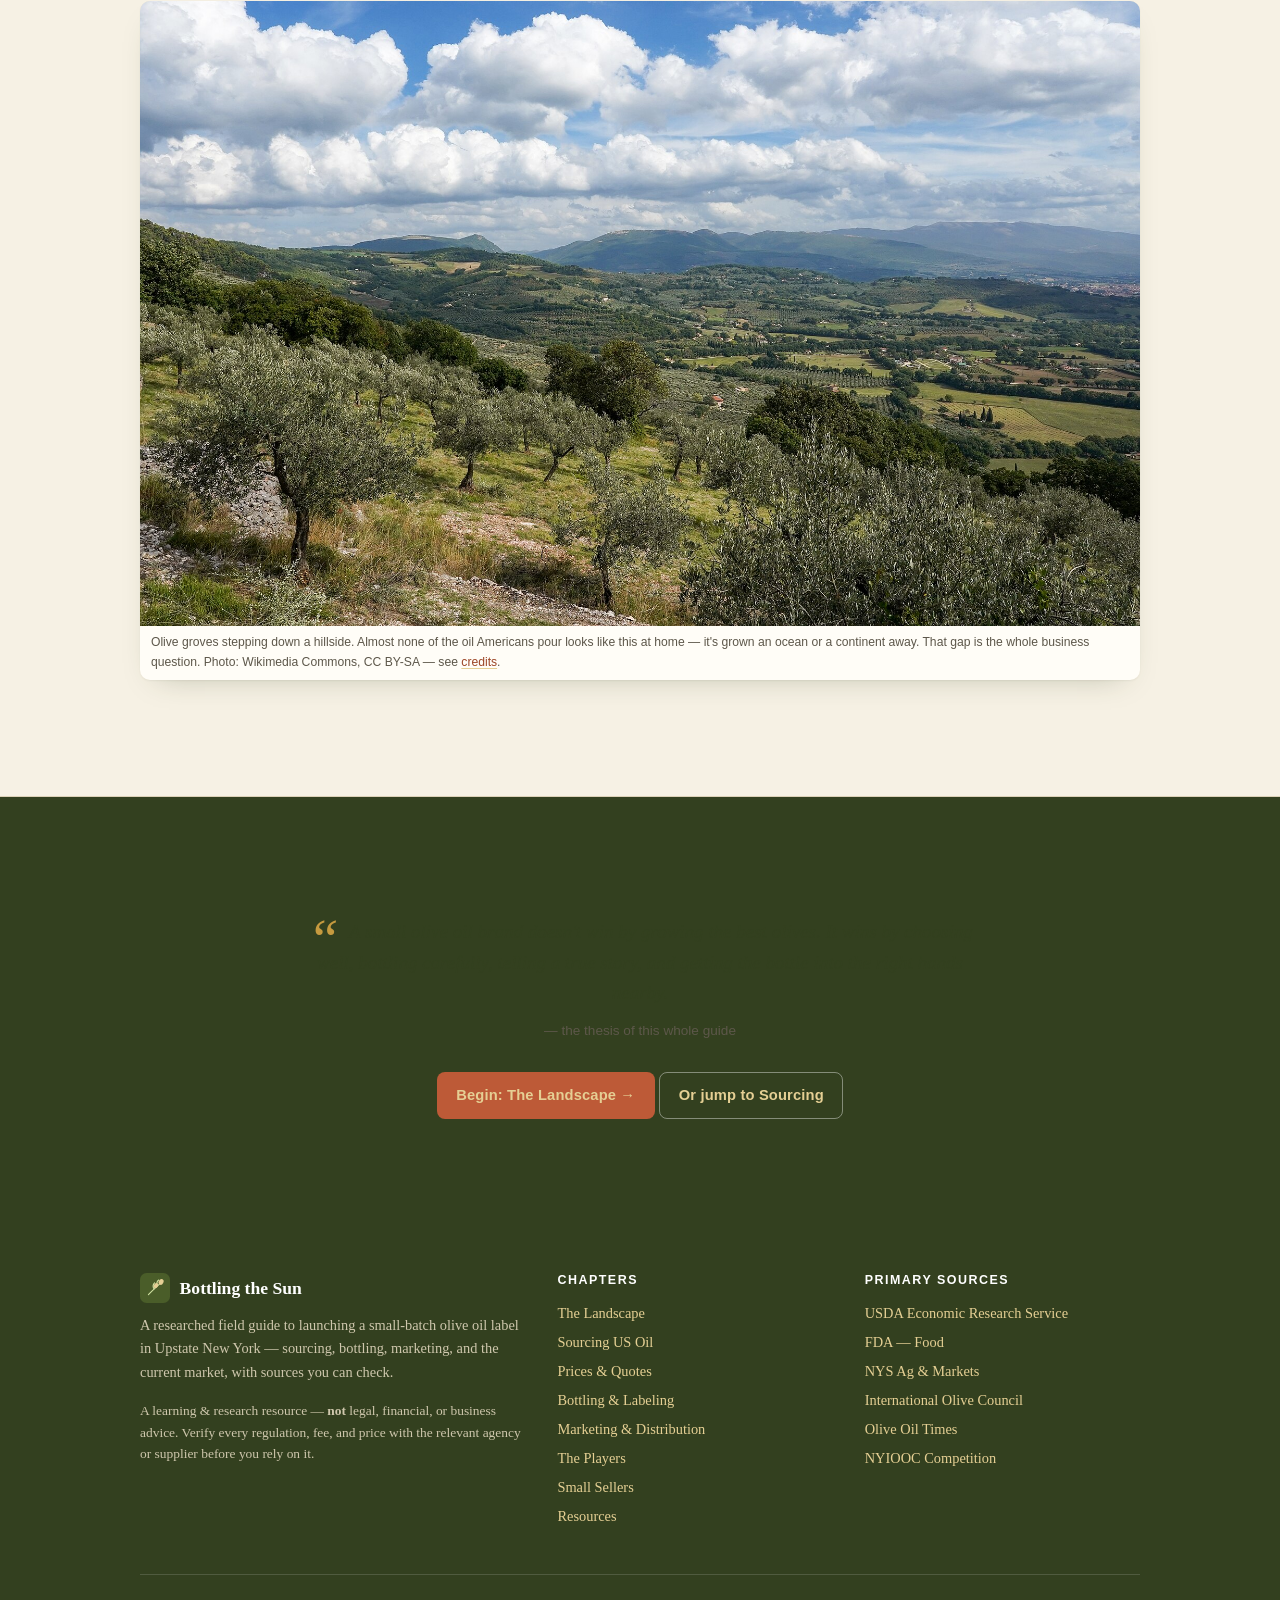
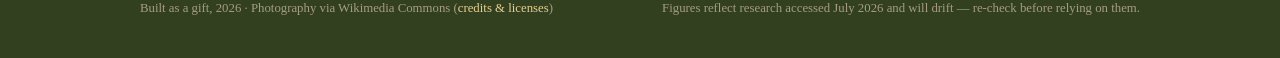
==== commit d76d4e11: "Add Small Sellers chapter and thread peer examples through every page New sellers.html profiles real" ====
--- a/index.html
+++ b/index.html
@@ -7,6 +7,7 @@
 <meta name="description" content="A researched field guide for a mom-and-pop startup that wants to source US-grown olive oil, bottle and label it in Upstate New York, and sell it — the market, sourcing, prices, regulations, marketing, and the current players. With sources.">
 <link rel="icon" type="image/svg+xml" href="assets/svg/favicon.svg">
 <link rel="stylesheet" href="css/style.css">
+<script src="js/analytics.js"></script>
 </head>
 <body>
 
@@ -25,6 +26,7 @@
       <a href="bottling.html">Bottling</a>
       <a href="marketing.html">Marketing</a>
       <a href="players.html">Players</a>
+      <a href="sellers.html">Small Sellers</a>
       <a href="resources.html">Resources</a>
     </nav>
   </div>
@@ -58,7 +60,7 @@
 
 <section class="band tint">
   <div class="wrap">
-    <p class="kicker">The eight chapters</p>
+    <p class="kicker">The chapters</p>
     <h2>How the guide is laid out</h2>
     <p class="lede" style="max-width:60ch">Read start to finish, or jump to the question you're chewing on. Each chapter ends with its own list of sources.</p>
     <div class="grid cols-3" style="margin-top:2rem">
@@ -105,15 +107,22 @@
         <div class="go">Read chapter →</div>
       </a>
 
+      <a class="card" href="sellers.html">
+        <div class="num">07</div>
+        <h3>Small Sellers</h3>
+        <p class="muted">The mom-and-pop shops already doing this — NY's tasting rooms plus nationwide grower-mills and DTC micro-brands. Your real peer group.</p>
+        <div class="go">Read chapter →</div>
+      </a>
+
       <a class="card" href="resources.html">
-        <div class="num">07</div>
+        <div class="num">08</div>
         <h3>Resources</h3>
         <p class="muted">The full bibliography — every agency, price tracker, supplier, and report cited across the guide, with links and access dates.</p>
         <div class="go">Open the desk →</div>
       </a>
 
       <a class="card" href="pricing.html#worksheet">
-        <div class="num">08</div>
+        <div class="num">09</div>
         <h3>A Bottle's Economics</h3>
         <p class="muted">A worked, back-of-envelope cost stack for a single 500&nbsp;ml bottle — from bulk oil to the shelf price a shopper pays.</p>
         <div class="go">Run the numbers →</div>
@@ -173,6 +182,7 @@
           <li><a href="bottling.html">Bottling &amp; Labeling</a></li>
           <li><a href="marketing.html">Marketing &amp; Distribution</a></li>
           <li><a href="players.html">The Players</a></li>
+          <li><a href="sellers.html">Small Sellers</a></li>
           <li><a href="resources.html">Resources</a></li>
         </ul>
       </div>
--- a/css/style.css
+++ b/css/style.css
@@ -303,8 +303,7 @@
 .site-foot li { margin:.4em 0; }
 .foot-brand { display:flex; align-items:center; gap:.6rem; color:#fff; font-weight:700; font-size:1.1rem; margin-bottom:.7rem; }
 .foot-brand .mark { width:30px; height:30px; }
-.foot-bottom { border-top:1px solid rgba(255,255,255,.14); padding-top:1.4rem; display:flex; justify-content:space-between; gap:1rem; flex-wrap:wrap; font-size:.8rem; color:#9c9madjust; }
-.foot-bottom { color:#a49c82; }
+.foot-bottom { border-top:1px solid rgba(255,255,255,.14); padding-top:1.4rem; display:flex; justify-content:space-between; gap:1rem; flex-wrap:wrap; font-size:.8rem; color:#a49c82; }
 
 /* --------------------------------------------------------------- utilities */
 .center { text-align: center; }
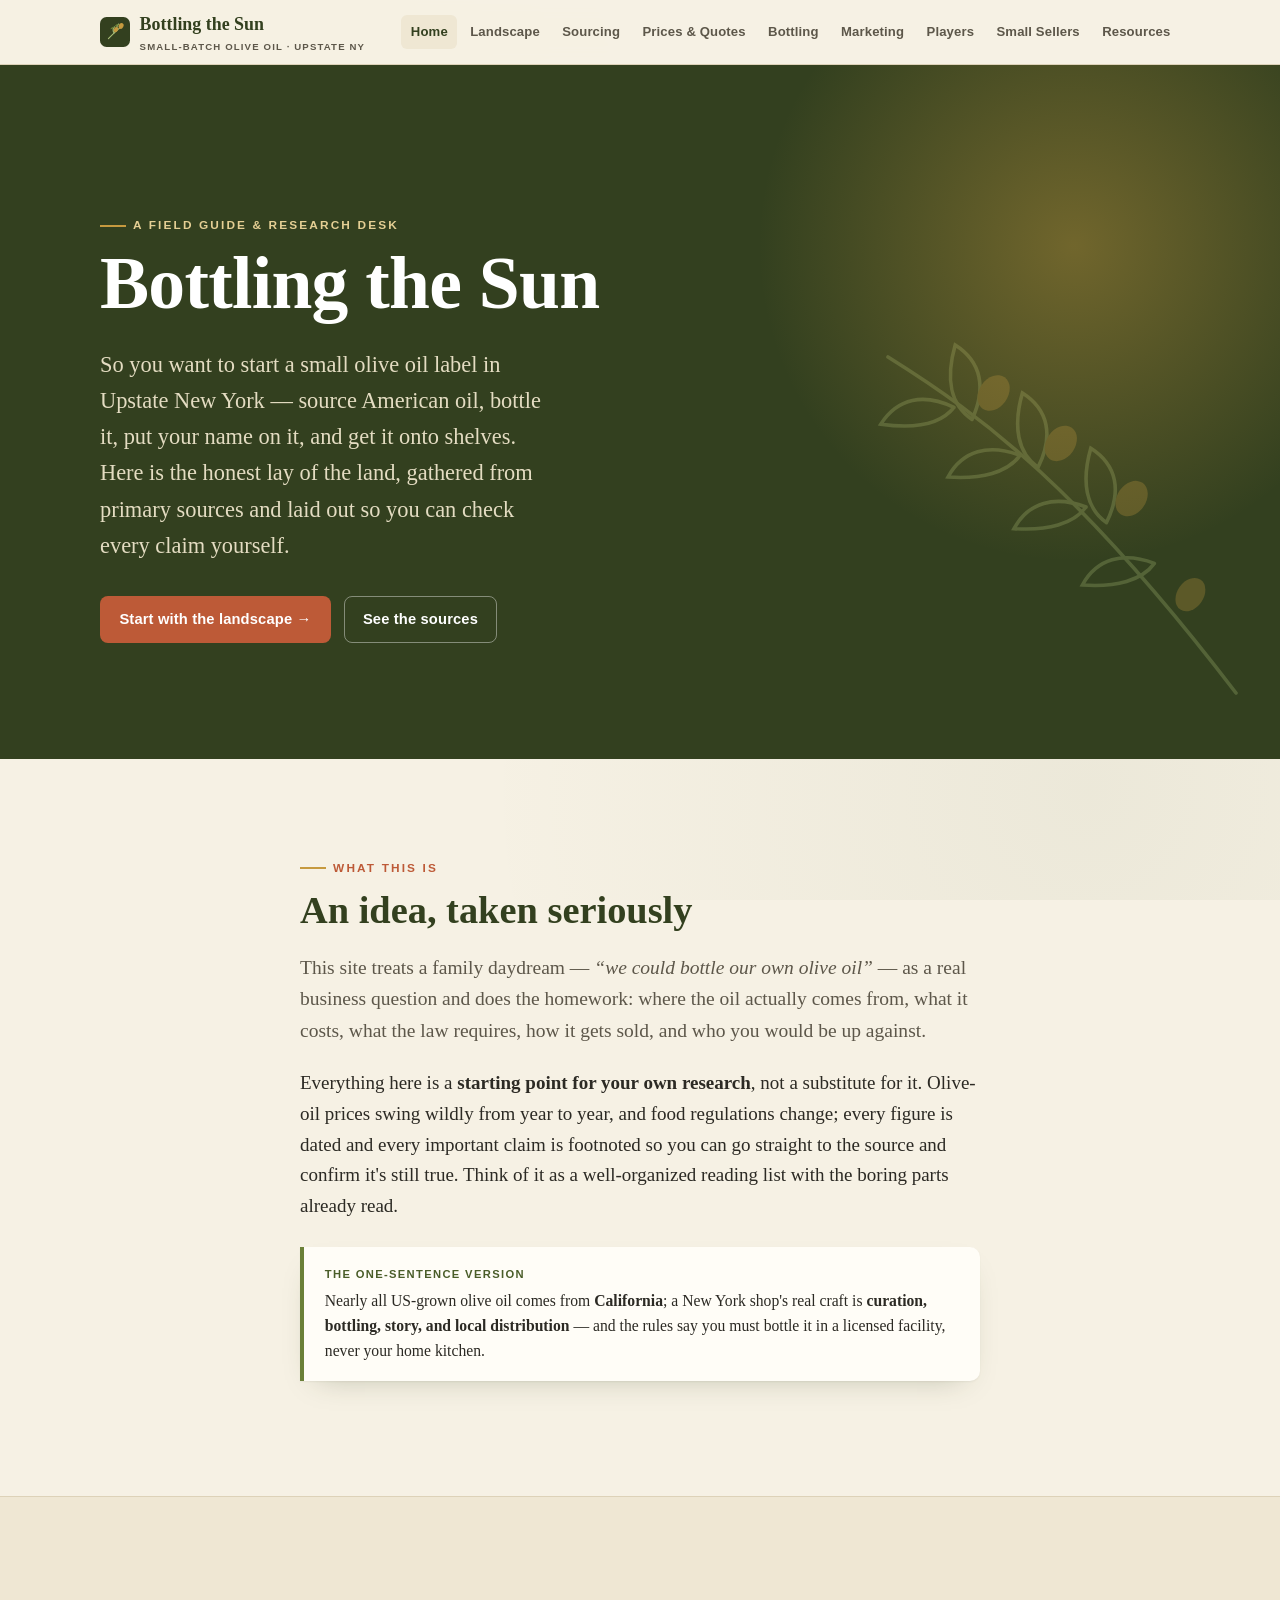
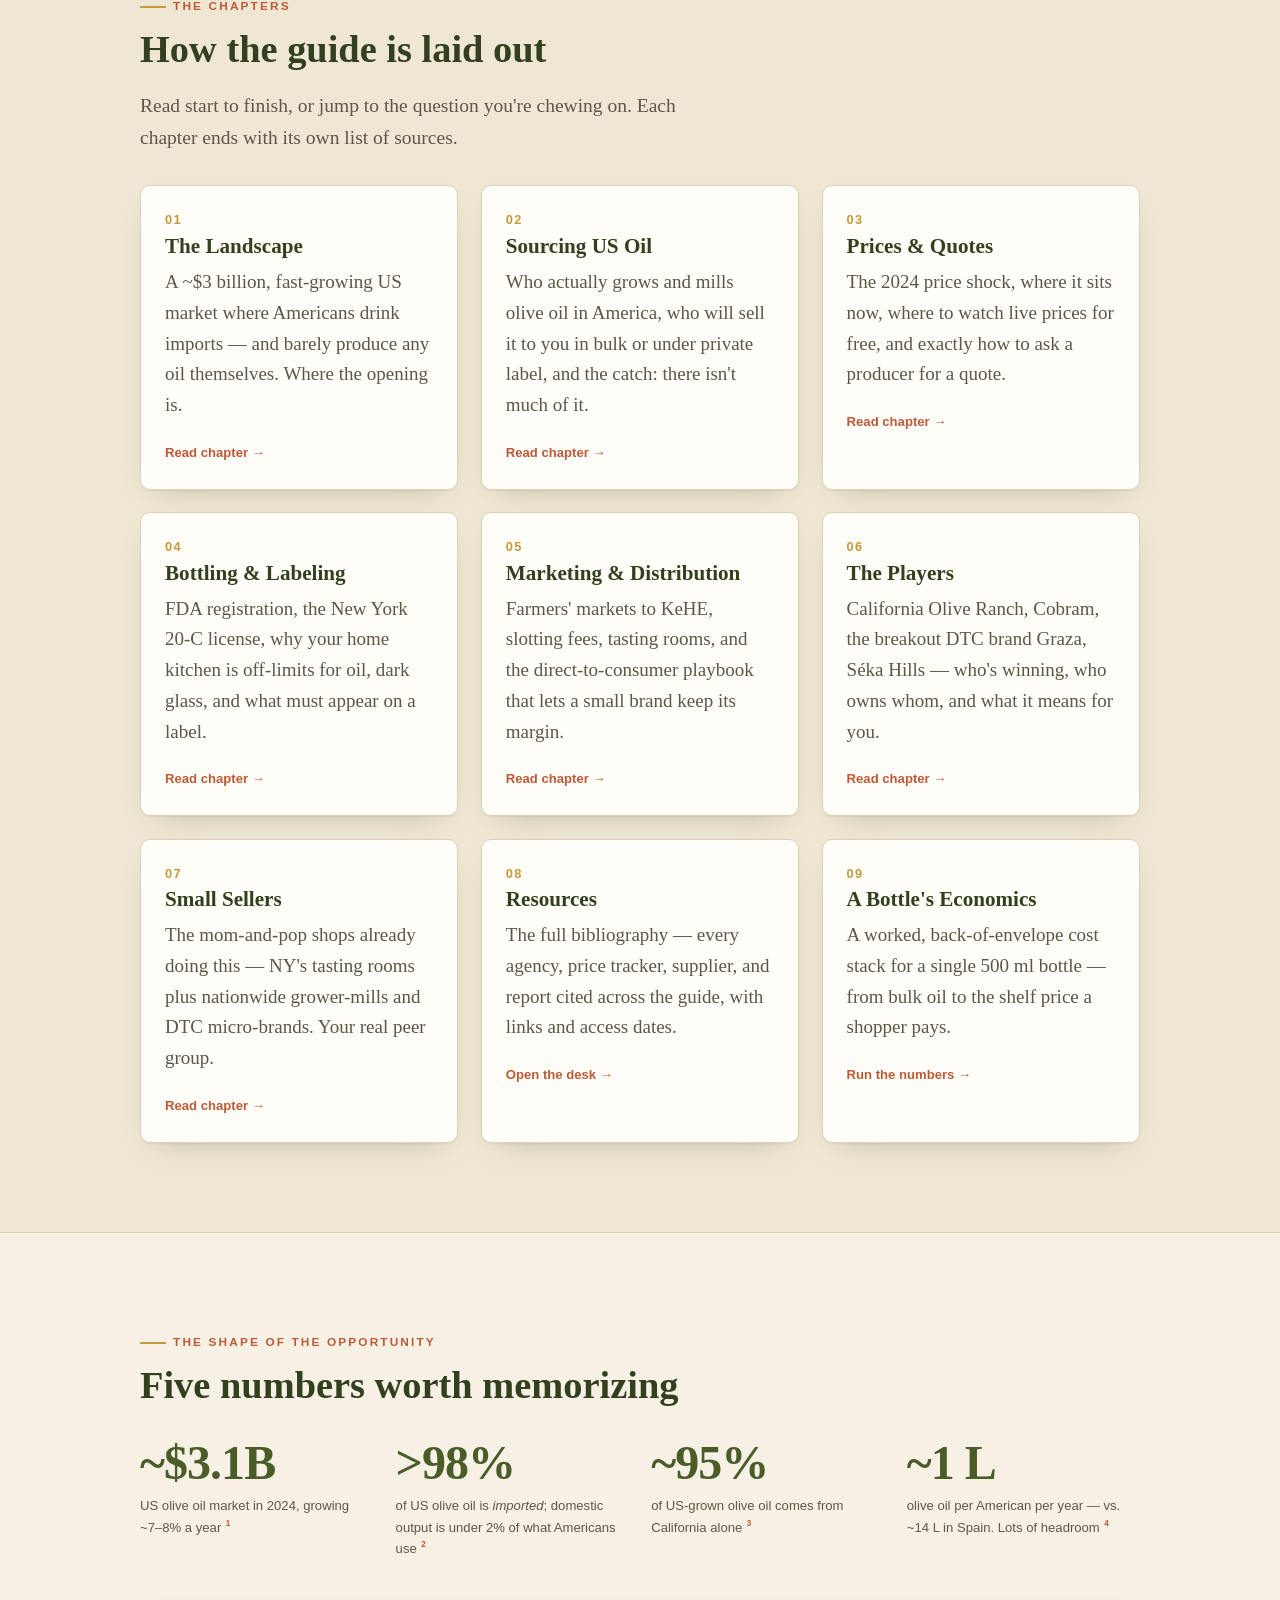
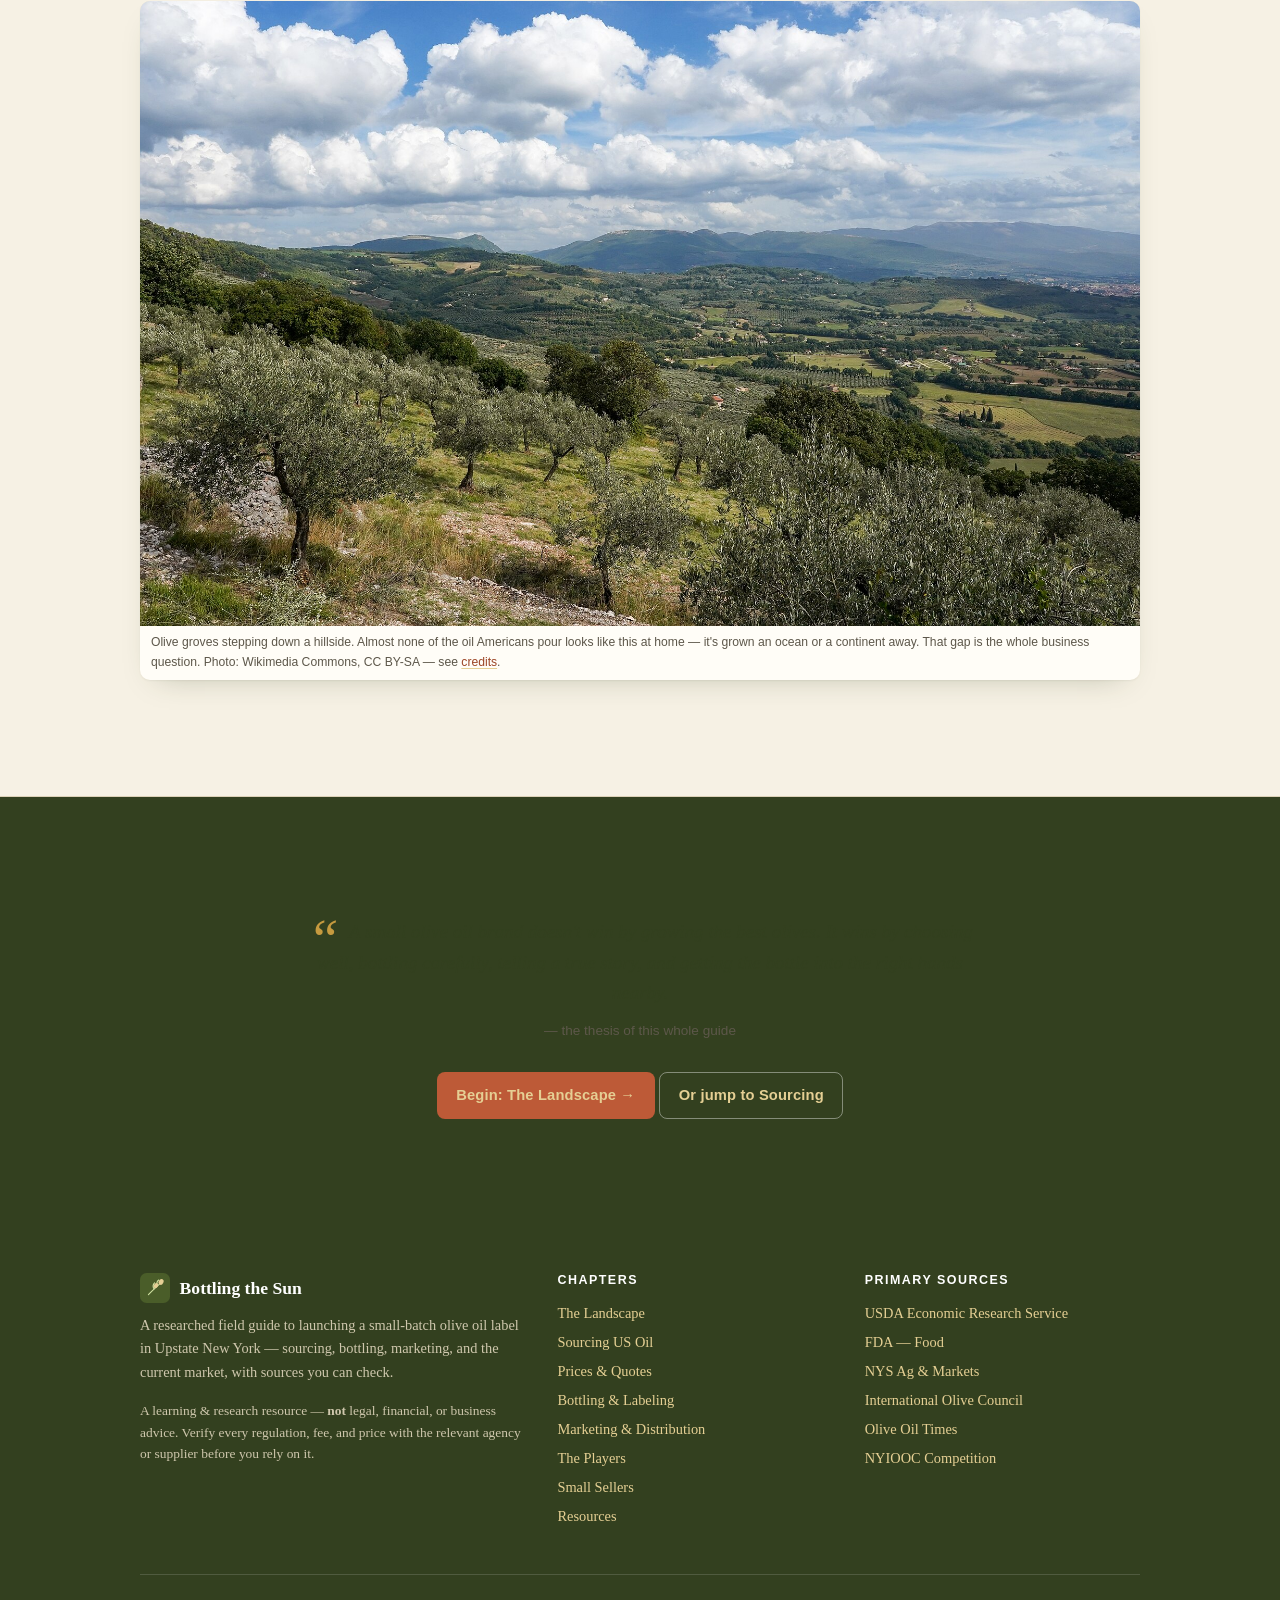
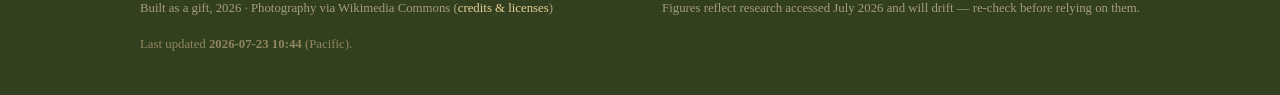
==== commit d56dfe13: "Add upstart comparison & awards sections; footer freshness stamp; fix dead links - Small Sellers: 'T" ====
--- a/index.html
+++ b/index.html
@@ -201,6 +201,7 @@
     <div class="foot-bottom">
       <span>Built as a gift, <span data-year>2026</span> · Photography via Wikimedia Commons (<a href="assets/photos/CREDITS.md">credits &amp; licenses</a>)</span>
       <span>Figures reflect research accessed July&nbsp;2026 and will drift — re-check before relying on them.</span>
+      <span style="flex-basis:100%;color:#8f875f">Last updated <strong>2026-07-23 10:44</strong> (Pacific).</span>
     </div>
   </div>
 </footer>
